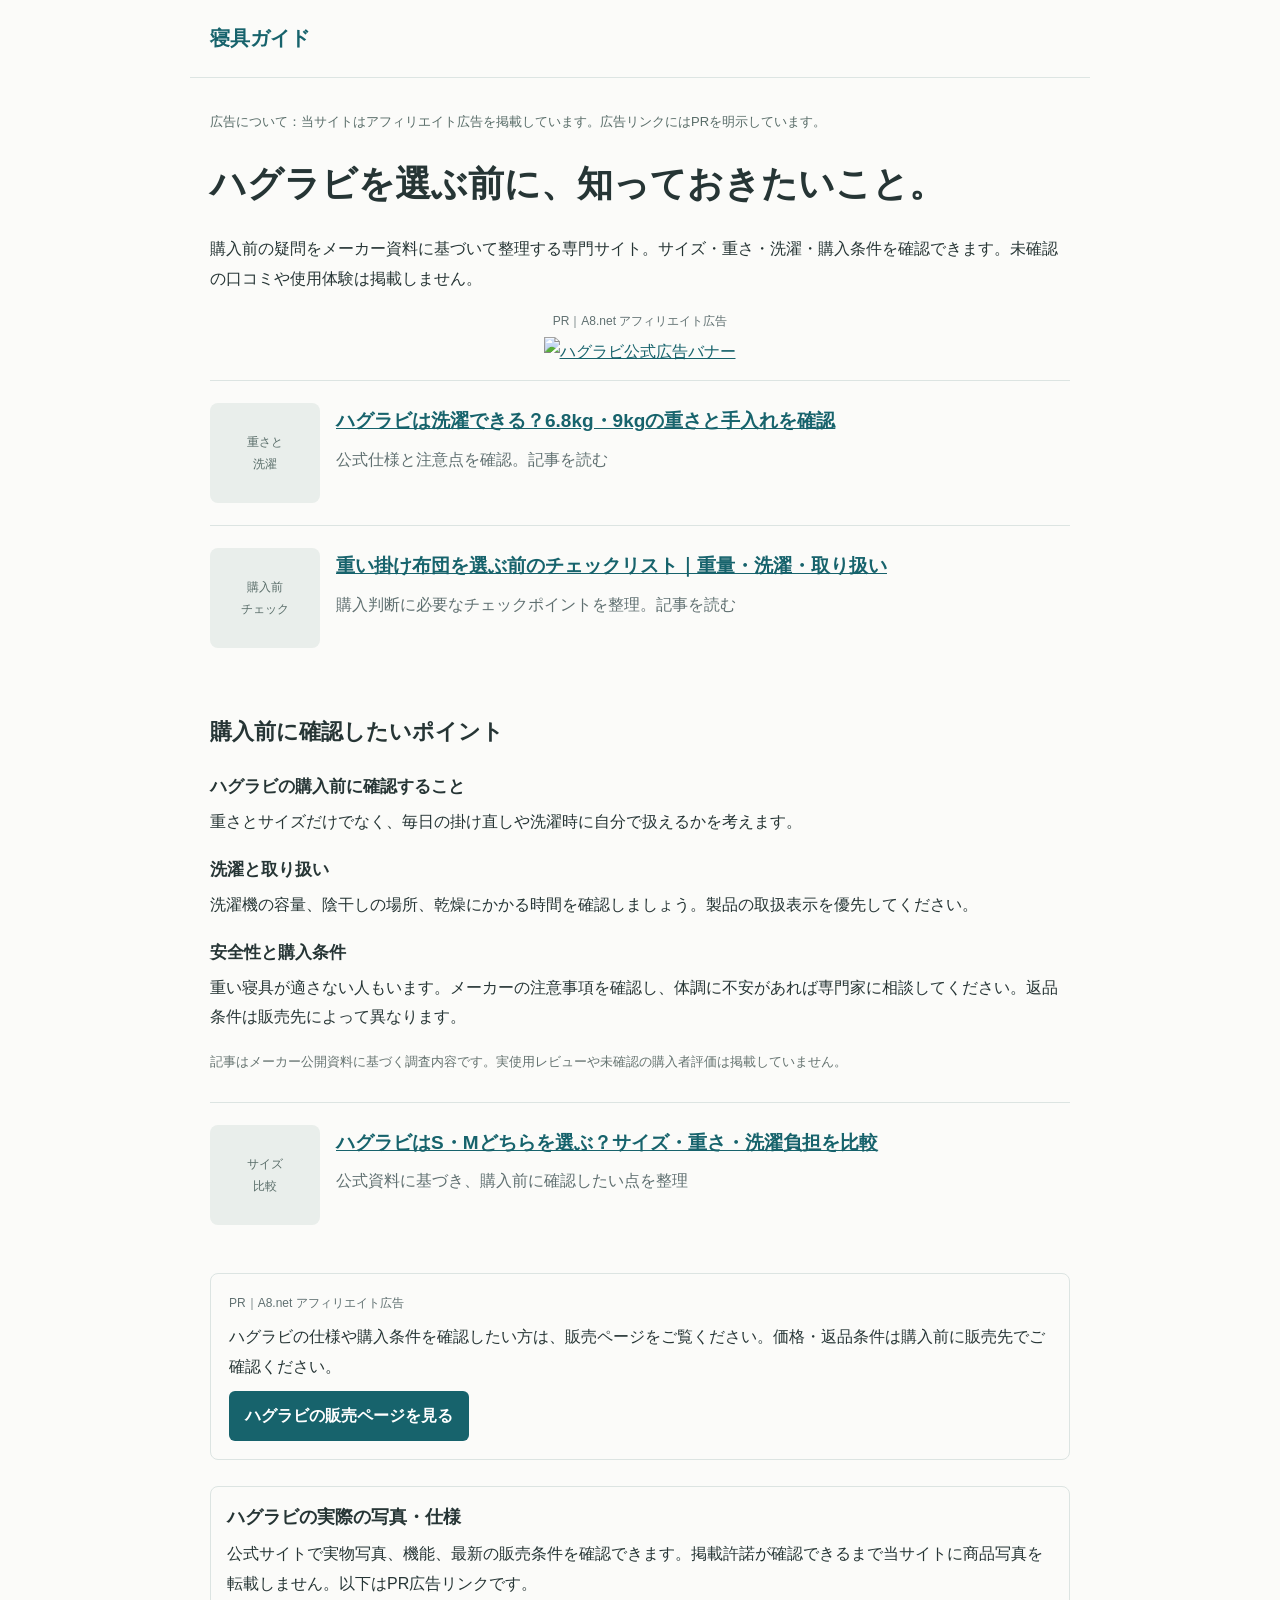
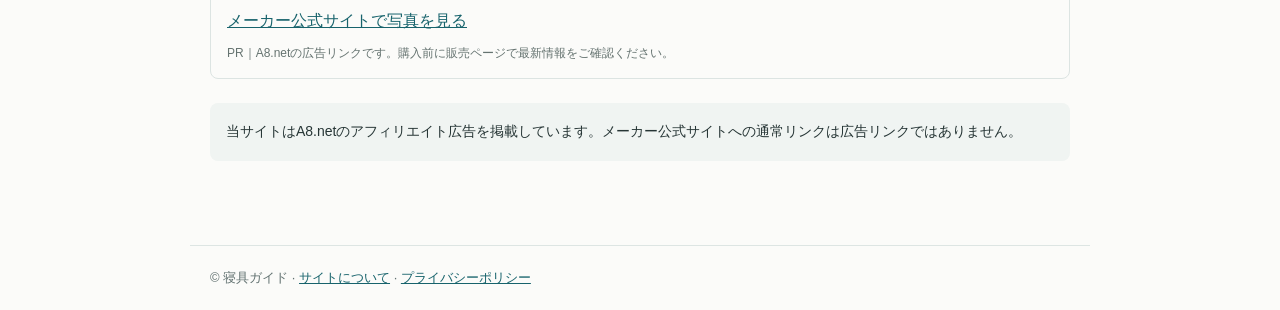
==== index.html @ c8272528 "Route product and official-site CTAs through A8 affiliate tracking" ====
<!doctype html><html lang="ja"><head><meta charset="utf-8"><meta name="viewport" content="width=device-width,initial-scale=1"><meta name="robots" content="index,follow"><link rel="canonical" href="https://sleep-guide.pages.dev/"><meta name="description" content="ハグラビの仕様・費用・注意点を一次情報から確認する購入前ガイド"><title>ハグラビの購入前ガイド｜寝具ガイド</title><style>*{box-sizing:border-box}body{margin:0;background:#fbfbf9;color:#263535;font:16px/1.85 -apple-system,BlinkMacSystemFont,"Hiragino Kaku Gothic ProN",sans-serif}a{color:#17636c}header,main,footer{max-width:900px;margin:auto;padding:20px}header{border-bottom:1px solid #dde5e3}header a{text-decoration:none;font-weight:800;font-size:20px}main{padding-top:32px;padding-bottom:70px}h1{font-size:clamp(25px,5vw,36px);line-height:1.45}h2{font-size:22px;margin-top:42px}.muted{color:#607071}.entry{display:grid;grid-template-columns:110px 1fr;gap:16px;padding:22px 0;border-top:1px solid #dce4e2}.photo{border-radius:8px;background:#e9eeeb;color:#596d69;font-size:12px;display:grid;place-items:center;text-align:center;min-height:100px}.entry h2{font-size:19px;margin:0 0 6px}.entry p{margin:0}.notice{background:#f0f4f2;padding:16px;border-radius:8px;font-size:14px}footer{font-size:13px;color:#617170;border-top:1px solid #dde5e3}@media(max-width:480px){.entry{grid-template-columns:90px 1fr;gap:12px}.entry h2{font-size:17px}}</style></head><body><header><a href="/">寝具ガイド</a></header><main><p class="pr-disclosure" style="font-size:13px;color:#586c68;margin:0 0 14px">広告について：当サイトはアフィリエイト広告を掲載しています。広告リンクにはPRを明示しています。</p><h1>ハグラビを選ぶ前に、知っておきたいこと。</h1><p>購入前の疑問をメーカー資料に基づいて整理する専門サイト。サイズ・重さ・洗濯・購入条件を確認できます。未確認の口コミや使用体験は掲載しません。</p><div aria-label="ハグラビ広告" style="margin:14px 0;text-align:center"><span style="display:block;font-size:12px;color:#607071;margin-bottom:5px">PR｜A8.net アフィリエイト広告</span><a href="https://px.a8.net/svt/ejp?a8mat=4BGINN+5VYT42+5XHK+C0B9T" rel="nofollow sponsored noopener" target="_blank"><img border="0" width="320" height="50" alt="ハグラビ公式広告バナー" loading="lazy" style="max-width:100%;height:auto" src="https://www20.a8.net/svt/bgt?aid=261111155356&amp;wid=023&amp;eno=01&amp;mid=s00000027668002017000&amp;mc=1"></a><img border="0" width="1" height="1" src="https://www14.a8.net/0.gif?a8mat=4BGINN+5VYT42+5XHK+C0B9T" alt=""></div><div class="entry"><div class="photo" aria-label="重さと洗濯の記事">重さと<br>洗濯</div><div><h2><a href="/hugravi-weight-wash.html">ハグラビは洗濯できる？6.8kg・9kgの重さと手入れを確認</a></h2><p class="muted">公式仕様と注意点を確認。記事を読む</p></div></div><div class="entry"><div class="photo" aria-hidden="true">購入前<br>チェック</div><div><h2><a href="/weighted-blanket-checklist.html">重い掛け布団を選ぶ前のチェックリスト｜重量・洗濯・取り扱い</a></h2><p class="muted">購入判断に必要なチェックポイントを整理。記事を読む</p></div></div><section class="editorial" style="margin:28px 0"><h2 style="font-size:22px">購入前に確認したいポイント</h2><h3 style="font-size:17px;margin:18px 0 4px">ハグラビの購入前に確認すること</h3><p style="margin:0">重さとサイズだけでなく、毎日の掛け直しや洗濯時に自分で扱えるかを考えます。</p><h3 style="font-size:17px;margin:18px 0 4px">洗濯と取り扱い</h3><p style="margin:0">洗濯機の容量、陰干しの場所、乾燥にかかる時間を確認しましょう。製品の取扱表示を優先してください。</p><h3 style="font-size:17px;margin:18px 0 4px">安全性と購入条件</h3><p style="margin:0">重い寝具が適さない人もいます。メーカーの注意事項を確認し、体調に不安があれば専門家に相談してください。返品条件は販売先によって異なります。</p><p style="font-size:13px;color:#657370;margin-top:18px">記事はメーカー公開資料に基づく調査内容です。実使用レビューや未確認の購入者評価は掲載していません。</p></section><div class="entry"><div class="photo" aria-hidden="true">サイズ<br>比較</div><div><h2><a href="/hugravi-size-choice.html">ハグラビはS・Mどちらを選ぶ？サイズ・重さ・洗濯負担を比較</a></h2><p class="muted">公式資料に基づき、購入前に確認したい点を整理</p></div></div><section aria-label="ハグラビの広告" style="margin:26px 0;padding:18px;border:1px solid #dce4e2;border-radius:8px"><p style="font-size:12px;color:#607071;margin:0 0 8px">PR｜A8.net アフィリエイト広告</p><p style="margin:0 0 10px">ハグラビの仕様や購入条件を確認したい方は、販売ページをご覧ください。価格・返品条件は購入前に販売先でご確認ください。</p><a href="https://px.a8.net/svt/ejp?a8mat=4BGINN+5VYT42+5XHK+BWVTE" rel="nofollow sponsored noopener" target="_blank" style="display:inline-block;padding:10px 16px;border-radius:6px;background:#17636c;color:white;text-decoration:none;font-weight:700">ハグラビの販売ページを見る</a><img border="0" width="1" height="1" src="https://www12.a8.net/0.gif?a8mat=4BGINN+5VYT42+5XHK+BWVTE" alt=""></section><section id="official-reference" style="margin:24px 0;padding:14px 16px;border:1px solid #dce4e2;border-radius:8px"><h2 style="font-size:18px;margin:0 0 5px">ハグラビの実際の写真・仕様</h2><p style="margin:0 0 7px">公式サイトで実物写真、機能、最新の販売条件を確認できます。掲載許諾が確認できるまで当サイトに商品写真を転載しません。以下はPR広告リンクです。</p><a href="https://px.a8.net/svt/ejp?a8mat=4BGINN+5VYT42+5XHK+C1LKI" target="_blank" rel="nofollow sponsored noopener">メーカー公式サイトで写真を見る</a><p style="font-size:12px;color:#657370;margin:7px 0 0">PR｜A8.netの広告リンクです。購入前に販売ページで最新情報をご確認ください。</p></section><p class="notice">当サイトはA8.netのアフィリエイト広告を掲載しています。メーカー公式サイトへの通常リンクは広告リンクではありません。</p></main><footer>© 寝具ガイド · <a href="/about.html">サイトについて</a> · <a href="/privacy.html">プライバシーポリシー</a></footer></body></html>
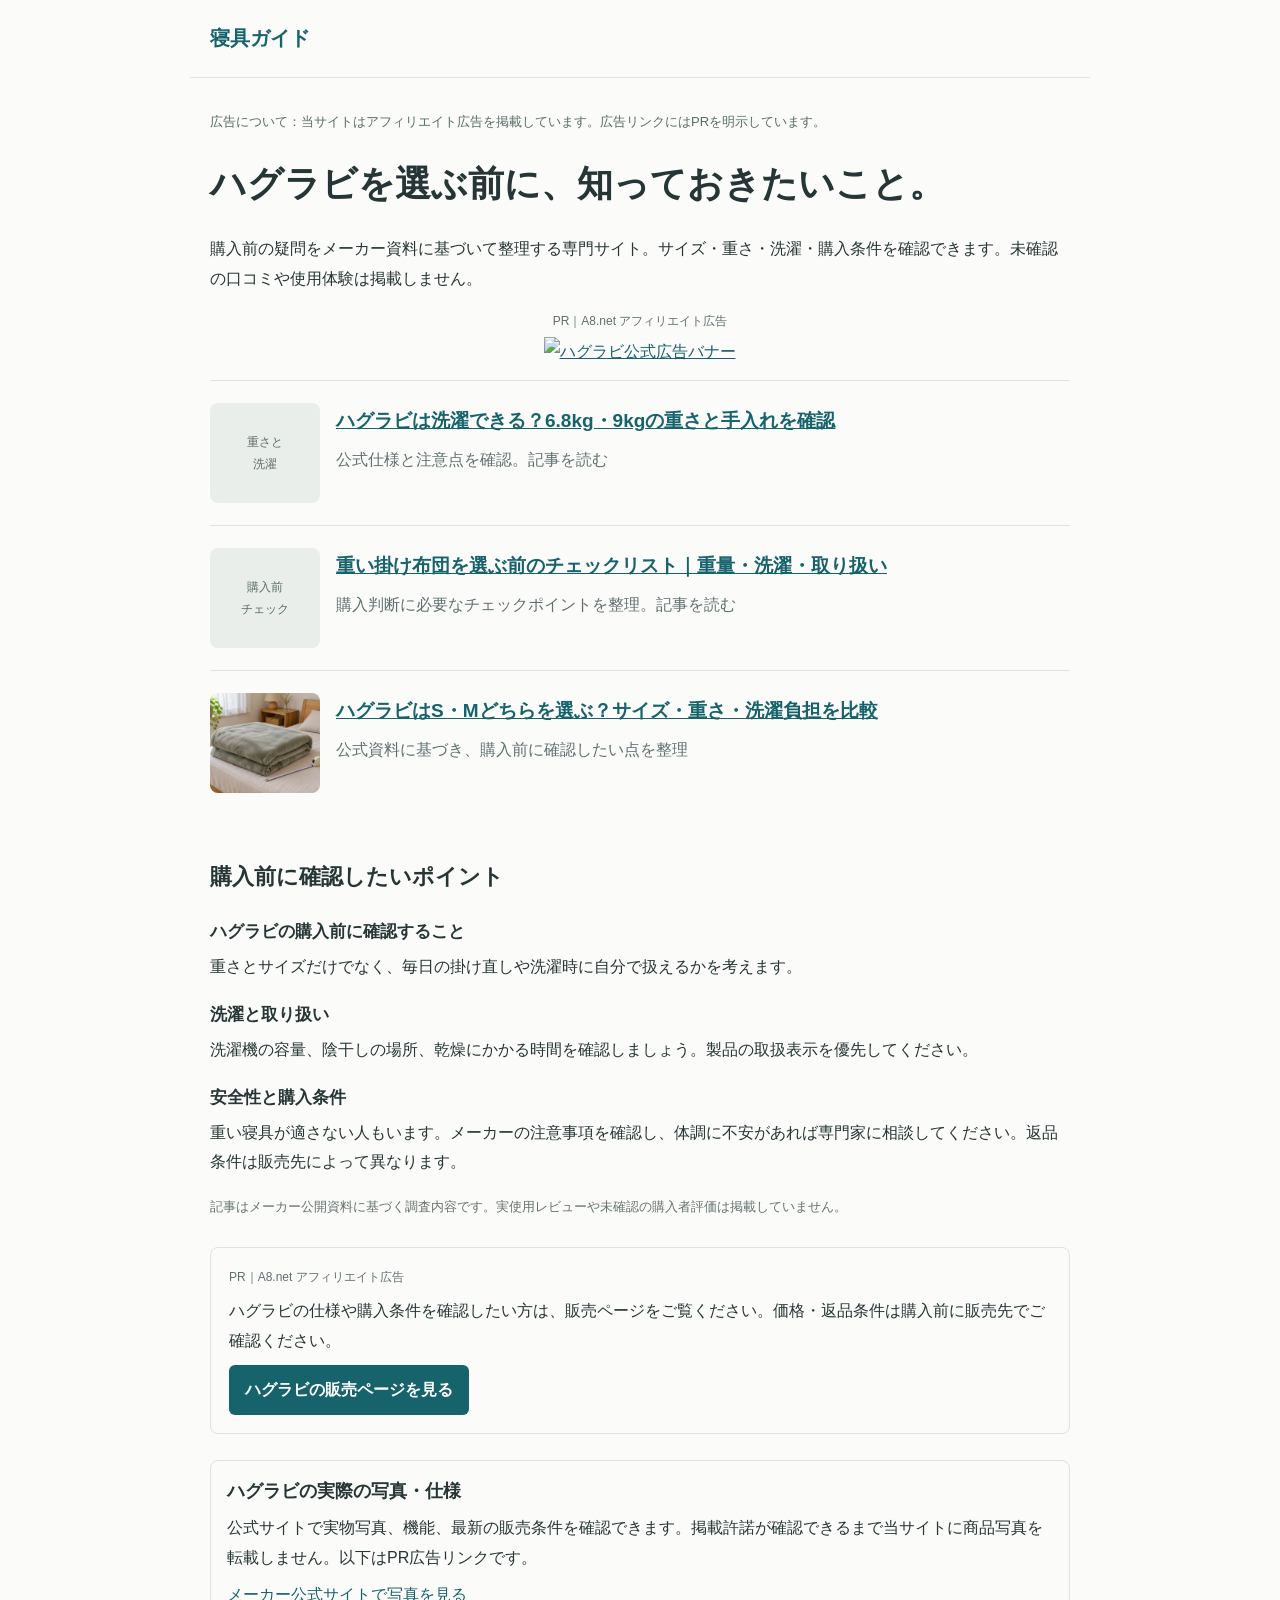
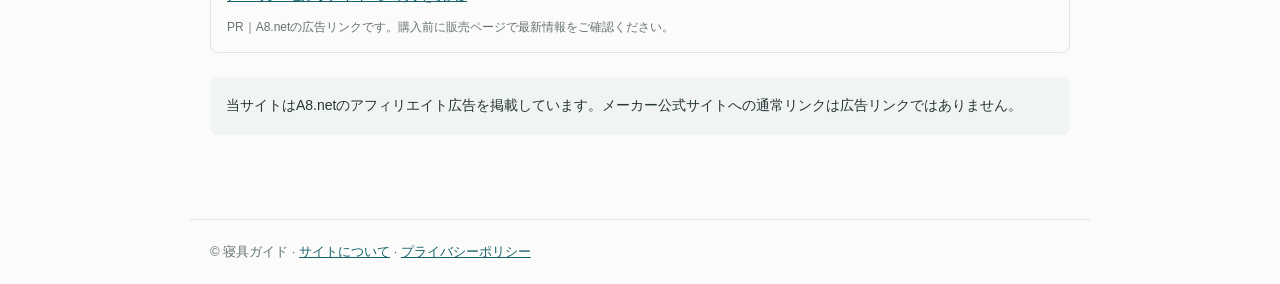
==== commit fab27e86: "Improve article imagery and compact reading layouts" ====
--- a/index.html
+++ b/index.html
@@ -1 +1 @@
-<!doctype html><html lang="ja"><head><meta charset="utf-8"><meta name="viewport" content="width=device-width,initial-scale=1"><meta name="robots" content="index,follow"><link rel="canonical" href="https://sleep-guide.pages.dev/"><meta name="description" content="ハグラビの仕様・費用・注意点を一次情報から確認する購入前ガイド"><title>ハグラビの購入前ガイド｜寝具ガイド</title><style>*{box-sizing:border-box}body{margin:0;background:#fbfbf9;color:#263535;font:16px/1.85 -apple-system,BlinkMacSystemFont,"Hiragino Kaku Gothic ProN",sans-serif}a{color:#17636c}header,main,footer{max-width:900px;margin:auto;padding:20px}header{border-bottom:1px solid #dde5e3}header a{text-decoration:none;font-weight:800;font-size:20px}main{padding-top:32px;padding-bottom:70px}h1{font-size:clamp(25px,5vw,36px);line-height:1.45}h2{font-size:22px;margin-top:42px}.muted{color:#607071}.entry{display:grid;grid-template-columns:110px 1fr;gap:16px;padding:22px 0;border-top:1px solid #dce4e2}.photo{border-radius:8px;background:#e9eeeb;color:#596d69;font-size:12px;display:grid;place-items:center;text-align:center;min-height:100px}.entry h2{font-size:19px;margin:0 0 6px}.entry p{margin:0}.notice{background:#f0f4f2;padding:16px;border-radius:8px;font-size:14px}footer{font-size:13px;color:#617170;border-top:1px solid #dde5e3}@media(max-width:480px){.entry{grid-template-columns:90px 1fr;gap:12px}.entry h2{font-size:17px}}</style></head><body><header><a href="/">寝具ガイド</a></header><main><p class="pr-disclosure" style="font-size:13px;color:#586c68;margin:0 0 14px">広告について：当サイトはアフィリエイト広告を掲載しています。広告リンクにはPRを明示しています。</p><h1>ハグラビを選ぶ前に、知っておきたいこと。</h1><p>購入前の疑問をメーカー資料に基づいて整理する専門サイト。サイズ・重さ・洗濯・購入条件を確認できます。未確認の口コミや使用体験は掲載しません。</p><div aria-label="ハグラビ広告" style="margin:14px 0;text-align:center"><span style="display:block;font-size:12px;color:#607071;margin-bottom:5px">PR｜A8.net アフィリエイト広告</span><a href="https://px.a8.net/svt/ejp?a8mat=4BGINN+5VYT42+5XHK+C0B9T" rel="nofollow sponsored noopener" target="_blank"><img border="0" width="320" height="50" alt="ハグラビ公式広告バナー" loading="lazy" style="max-width:100%;height:auto" src="https://www20.a8.net/svt/bgt?aid=261111155356&amp;wid=023&amp;eno=01&amp;mid=s00000027668002017000&amp;mc=1"></a><img border="0" width="1" height="1" src="https://www14.a8.net/0.gif?a8mat=4BGINN+5VYT42+5XHK+C0B9T" alt=""></div><div class="entry"><div class="photo" aria-label="重さと洗濯の記事">重さと<br>洗濯</div><div><h2><a href="/hugravi-weight-wash.html">ハグラビは洗濯できる？6.8kg・9kgの重さと手入れを確認</a></h2><p class="muted">公式仕様と注意点を確認。記事を読む</p></div></div><div class="entry"><div class="photo" aria-hidden="true">購入前<br>チェック</div><div><h2><a href="/weighted-blanket-checklist.html">重い掛け布団を選ぶ前のチェックリスト｜重量・洗濯・取り扱い</a></h2><p class="muted">購入判断に必要なチェックポイントを整理。記事を読む</p></div></div><section class="editorial" style="margin:28px 0"><h2 style="font-size:22px">購入前に確認したいポイント</h2><h3 style="font-size:17px;margin:18px 0 4px">ハグラビの購入前に確認すること</h3><p style="margin:0">重さとサイズだけでなく、毎日の掛け直しや洗濯時に自分で扱えるかを考えます。</p><h3 style="font-size:17px;margin:18px 0 4px">洗濯と取り扱い</h3><p style="margin:0">洗濯機の容量、陰干しの場所、乾燥にかかる時間を確認しましょう。製品の取扱表示を優先してください。</p><h3 style="font-size:17px;margin:18px 0 4px">安全性と購入条件</h3><p style="margin:0">重い寝具が適さない人もいます。メーカーの注意事項を確認し、体調に不安があれば専門家に相談してください。返品条件は販売先によって異なります。</p><p style="font-size:13px;color:#657370;margin-top:18px">記事はメーカー公開資料に基づく調査内容です。実使用レビューや未確認の購入者評価は掲載していません。</p></section><div class="entry"><div class="photo" aria-hidden="true">サイズ<br>比較</div><div><h2><a href="/hugravi-size-choice.html">ハグラビはS・Mどちらを選ぶ？サイズ・重さ・洗濯負担を比較</a></h2><p class="muted">公式資料に基づき、購入前に確認したい点を整理</p></div></div><section aria-label="ハグラビの広告" style="margin:26px 0;padding:18px;border:1px solid #dce4e2;border-radius:8px"><p style="font-size:12px;color:#607071;margin:0 0 8px">PR｜A8.net アフィリエイト広告</p><p style="margin:0 0 10px">ハグラビの仕様や購入条件を確認したい方は、販売ページをご覧ください。価格・返品条件は購入前に販売先でご確認ください。</p><a href="https://px.a8.net/svt/ejp?a8mat=4BGINN+5VYT42+5XHK+BWVTE" rel="nofollow sponsored noopener" target="_blank" style="display:inline-block;padding:10px 16px;border-radius:6px;background:#17636c;color:white;text-decoration:none;font-weight:700">ハグラビの販売ページを見る</a><img border="0" width="1" height="1" src="https://www12.a8.net/0.gif?a8mat=4BGINN+5VYT42+5XHK+BWVTE" alt=""></section><section id="official-reference" style="margin:24px 0;padding:14px 16px;border:1px solid #dce4e2;border-radius:8px"><h2 style="font-size:18px;margin:0 0 5px">ハグラビの実際の写真・仕様</h2><p style="margin:0 0 7px">公式サイトで実物写真、機能、最新の販売条件を確認できます。掲載許諾が確認できるまで当サイトに商品写真を転載しません。以下はPR広告リンクです。</p><a href="https://px.a8.net/svt/ejp?a8mat=4BGINN+5VYT42+5XHK+C1LKI" target="_blank" rel="nofollow sponsored noopener">メーカー公式サイトで写真を見る</a><p style="font-size:12px;color:#657370;margin:7px 0 0">PR｜A8.netの広告リンクです。購入前に販売ページで最新情報をご確認ください。</p></section><p class="notice">当サイトはA8.netのアフィリエイト広告を掲載しています。メーカー公式サイトへの通常リンクは広告リンクではありません。</p></main><footer>© 寝具ガイド · <a href="/about.html">サイトについて</a> · <a href="/privacy.html">プライバシーポリシー</a></footer></body></html>+<!doctype html><html lang="ja"><head><meta charset="utf-8"><meta name="viewport" content="width=device-width,initial-scale=1"><meta name="robots" content="index,follow"><meta name="description" content="ハグラビの仕様・費用・注意点を一次情報から確認する購入前ガイド"><title>ハグラビの購入前ガイド｜寝具ガイド</title><style>*{box-sizing:border-box}body{margin:0;background:#fbfbf9;color:#263535;font:16px/1.85 -apple-system,BlinkMacSystemFont,"Hiragino Kaku Gothic ProN",sans-serif}a{color:#17636c}header,main,footer{max-width:900px;margin:auto;padding:20px}header{border-bottom:1px solid #dde5e3}header a{text-decoration:none;font-weight:800;font-size:20px}main{padding-top:32px;padding-bottom:70px}h1{font-size:clamp(25px,5vw,36px);line-height:1.45}h2{font-size:22px;margin-top:42px}.muted{color:#607071}.entry{display:grid;grid-template-columns:110px 1fr;gap:16px;padding:22px 0;border-top:1px solid #dce4e2}.photo{border-radius:8px;background:#e9eeeb;color:#596d69;font-size:12px;display:grid;place-items:center;text-align:center;min-height:100px}.entry h2{font-size:19px;margin:0 0 6px}.entry p{margin:0}.notice{background:#f0f4f2;padding:16px;border-radius:8px;font-size:14px}footer{font-size:13px;color:#617170;border-top:1px solid #dde5e3}@media(max-width:480px){.entry{grid-template-columns:90px 1fr;gap:12px}.entry h2{font-size:17px}}</style><!-- Cloudflare Web Analytics --><script type='module' src='https://static.cloudflareinsights.com/beacon.min.js' data-cf-beacon='{"token": "2eb286af158040bc8f58fb835b0752af"}'></script><!-- End Cloudflare Web Analytics --><script type="application/ld+json">{"@context": "https://schema.org", "@type": "WebSite", "name": "寝具ガイド", "url": "https://sleep-guide.pages.dev/", "inLanguage": "ja", "description": "ハグラビの仕様・費用・注意点を一次情報から確認する購入前ガイド"}</script><link rel="canonical" href="https://sleep-guide.pages.dev/"><link rel="stylesheet" href="/decision-guide.css"></head><body><header><a href="/">寝具ガイド</a></header><main><p class="pr-disclosure" style="font-size:13px;color:#586c68;margin:0 0 14px">広告について：当サイトはアフィリエイト広告を掲載しています。広告リンクにはPRを明示しています。</p><h1>ハグラビを選ぶ前に、知っておきたいこと。</h1><p>購入前の疑問をメーカー資料に基づいて整理する専門サイト。サイズ・重さ・洗濯・購入条件を確認できます。未確認の口コミや使用体験は掲載しません。</p><div aria-label="ハグラビ広告" style="margin:14px 0;text-align:center"><span style="display:block;font-size:12px;color:#607071;margin-bottom:5px">PR｜A8.net アフィリエイト広告</span><a href="https://px.a8.net/svt/ejp?a8mat=4BGINN+5VYT42+5XHK+C0B9T" rel="nofollow sponsored noopener" target="_blank"><img border="0" width="320" height="50" alt="ハグラビ公式広告バナー" loading="lazy" style="max-width:100%;height:auto" src="https://www20.a8.net/svt/bgt?aid=261111155356&amp;wid=023&amp;eno=01&amp;mid=s00000027668002017000&amp;mc=1"></a><img border="0" width="1" height="1" src="https://www14.a8.net/0.gif?a8mat=4BGINN+5VYT42+5XHK+C0B9T" alt=""></div><div class="entry"><div class="photo" aria-label="重さと洗濯の記事">重さと<br>洗濯</div><div><h2><a href="/hugravi-weight-wash.html">ハグラビは洗濯できる？6.8kg・9kgの重さと手入れを確認</a></h2><p class="muted">公式仕様と注意点を確認。記事を読む</p></div></div><div class="entry"><div class="photo" aria-hidden="true">購入前<br>チェック</div><div><h2><a href="/weighted-blanket-checklist.html">重い掛け布団を選ぶ前のチェックリスト｜重量・洗濯・取り扱い</a></h2><p class="muted">購入判断に必要なチェックポイントを整理。記事を読む</p></div></div><div class="entry"><div class="photo" style="padding:0;overflow:hidden"><img src="/assets/bedding-size-lifestyle.webp" alt="寝具の大きさを確認する生活イメージ（AI生成・商品写真ではありません）" width="768" height="512" loading="lazy" decoding="async" style="display:block;width:100%;height:100%;min-height:84px;max-height:108px;object-fit:cover"></div><div><h2><a href="/hugravi-size-choice.html">ハグラビはS・Mどちらを選ぶ？サイズ・重さ・洗濯負担を比較</a></h2><p class="muted">公式資料に基づき、購入前に確認したい点を整理</p></div></div><section class="editorial" style="margin:28px 0"><h2 style="font-size:22px">購入前に確認したいポイント</h2><h3 style="font-size:17px;margin:18px 0 4px">ハグラビの購入前に確認すること</h3><p style="margin:0">重さとサイズだけでなく、毎日の掛け直しや洗濯時に自分で扱えるかを考えます。</p><h3 style="font-size:17px;margin:18px 0 4px">洗濯と取り扱い</h3><p style="margin:0">洗濯機の容量、陰干しの場所、乾燥にかかる時間を確認しましょう。製品の取扱表示を優先してください。</p><h3 style="font-size:17px;margin:18px 0 4px">安全性と購入条件</h3><p style="margin:0">重い寝具が適さない人もいます。メーカーの注意事項を確認し、体調に不安があれば専門家に相談してください。返品条件は販売先によって異なります。</p><p style="font-size:13px;color:#657370;margin-top:18px">記事はメーカー公開資料に基づく調査内容です。実使用レビューや未確認の購入者評価は掲載していません。</p></section><section aria-label="ハグラビの広告" style="margin:26px 0;padding:18px;border:1px solid #dce4e2;border-radius:8px"><p style="font-size:12px;color:#607071;margin:0 0 8px">PR｜A8.net アフィリエイト広告</p><p style="margin:0 0 10px">ハグラビの仕様や購入条件を確認したい方は、販売ページをご覧ください。価格・返品条件は購入前に販売先でご確認ください。</p><a href="https://px.a8.net/svt/ejp?a8mat=4BGINN+5VYT42+5XHK+BWVTE" rel="nofollow sponsored noopener" target="_blank" style="display:inline-block;padding:10px 16px;border-radius:6px;background:#17636c;color:white;text-decoration:none;font-weight:700">ハグラビの販売ページを見る</a><img border="0" width="1" height="1" src="https://www12.a8.net/0.gif?a8mat=4BGINN+5VYT42+5XHK+BWVTE" alt=""></section><section id="official-reference" style="margin:24px 0;padding:14px 16px;border:1px solid #dce4e2;border-radius:8px"><h2 style="font-size:18px;margin:0 0 5px">ハグラビの実際の写真・仕様</h2><p style="margin:0 0 7px">公式サイトで実物写真、機能、最新の販売条件を確認できます。掲載許諾が確認できるまで当サイトに商品写真を転載しません。以下はPR広告リンクです。</p><a href="https://px.a8.net/svt/ejp?a8mat=4BGINN+5VYT42+5XHK+C1LKI" target="_blank" rel="nofollow sponsored noopener">メーカー公式サイトで写真を見る</a><p style="font-size:12px;color:#657370;margin:7px 0 0">PR｜A8.netの広告リンクです。購入前に販売ページで最新情報をご確認ください。</p></section><p class="notice">当サイトはA8.netのアフィリエイト広告を掲載しています。メーカー公式サイトへの通常リンクは広告リンクではありません。</p></main><footer>© 寝具ガイド · <a href="/about.html">サイトについて</a> · <a href="/privacy.html">プライバシーポリシー</a></footer></body></html>
--- a/decision-guide.css
+++ b/decision-guide.css
@@ -0,0 +1,3 @@
+/* Existing layout retained: readable comparisons and visible keyboard focus. */
+.decision-guide{margin:30px 0;overflow-wrap:anywhere}.decision-guide h2{font-size:clamp(19px,4.8vw,23px);line-height:1.6}.decision-table{max-width:100%;overflow-x:auto;margin:18px 0}.decision-table table{border-collapse:collapse;width:100%;min-width:540px;text-align:left;font-size:14px}.decision-table th,.decision-table td{padding:12px;border:1px solid #dce4e2;vertical-align:top;white-space:normal}.decision-table thead{background:#eff3f1}.decision-guide a:focus-visible,.decision-table:focus-visible{outline:3px solid #b47625;outline-offset:3px}.decision-guide li{margin:8px 0}.decision-guide li a{display:inline-block;padding:5px 0}.audit-breadcrumb{font-size:13px;margin:14px 0;overflow-wrap:anywhere}
+@media(max-width:600px){.decision-guide{min-width:0}.decision-table table{font-size:13px}.decision-table th,.decision-table td{padding:10px}}
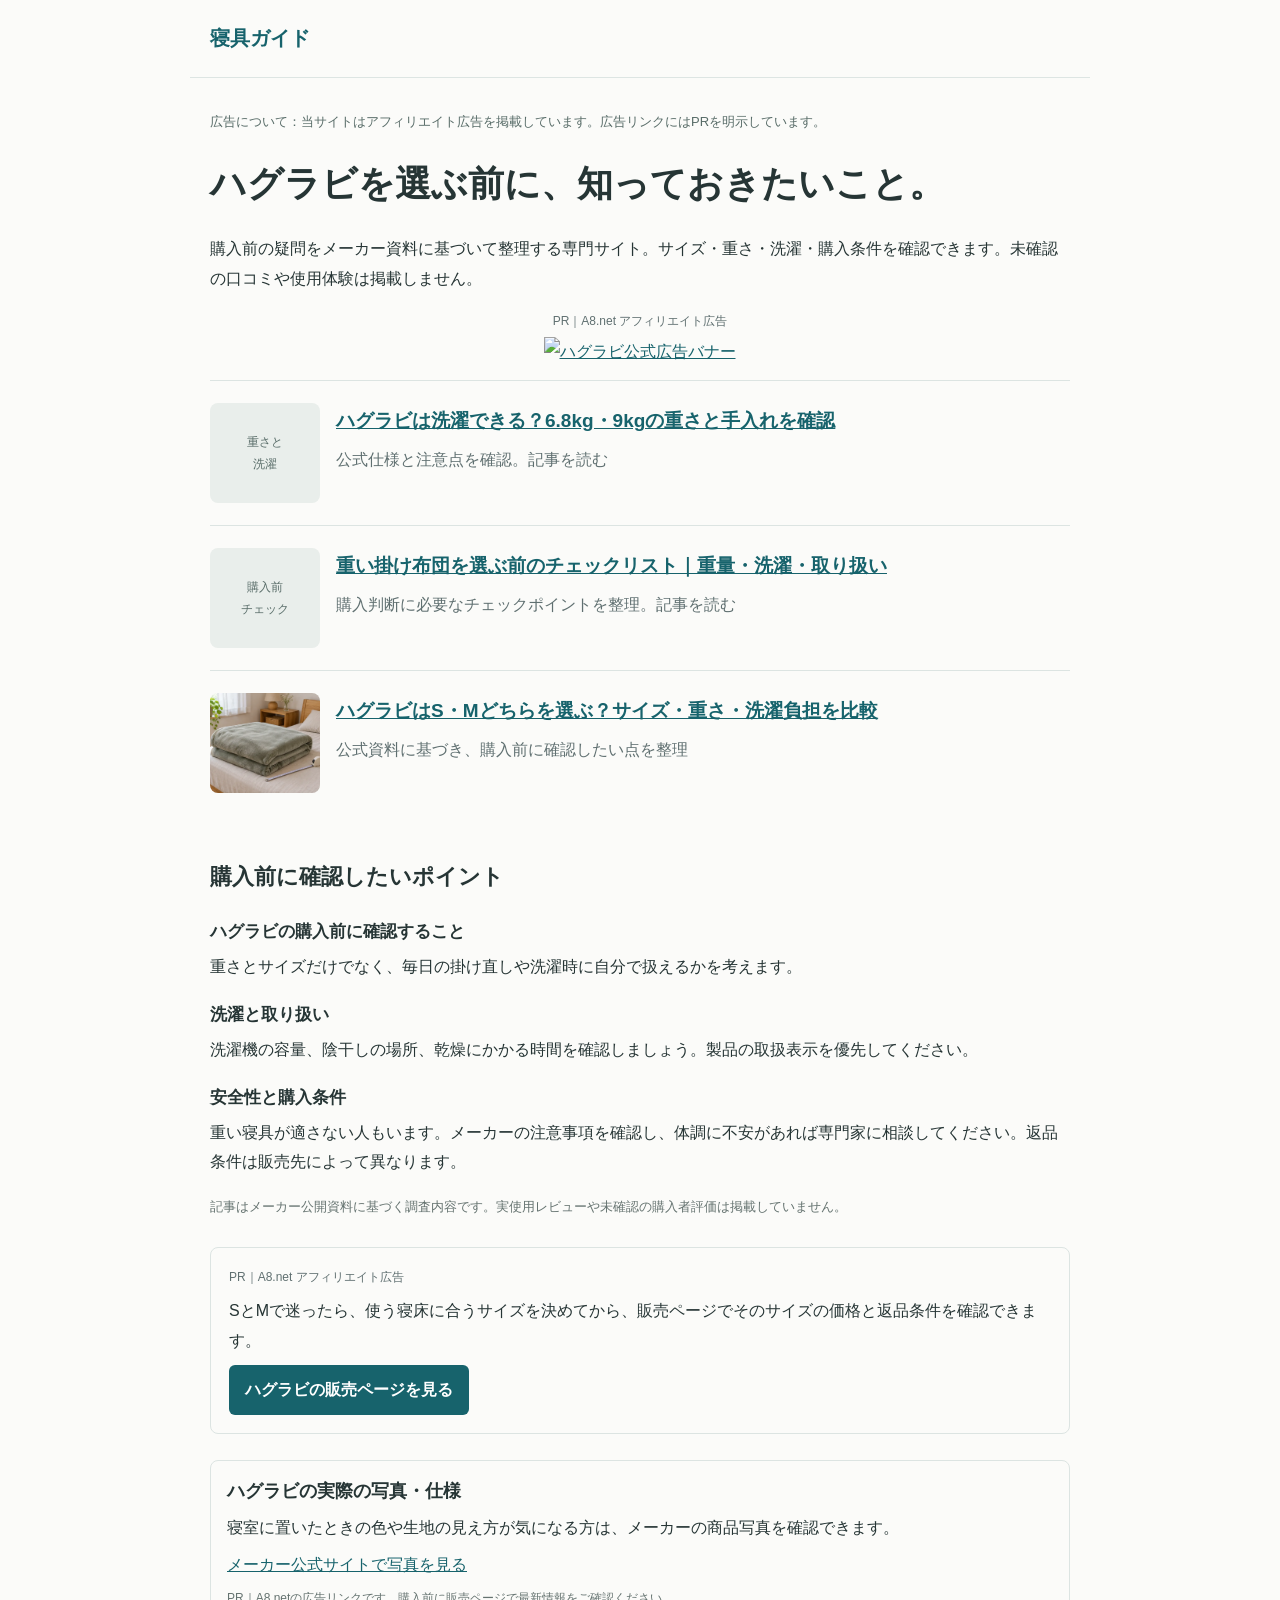
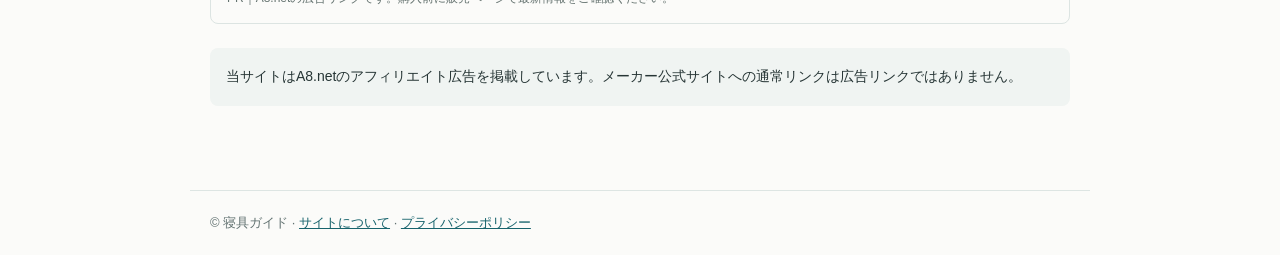
==== commit 811b32fd: "寝具の選び方に沿って販売・レビュー確認の導線を改善" ====
--- a/index.html
+++ b/index.html
@@ -1 +1 @@
-<!doctype html><html lang="ja"><head><meta charset="utf-8"><meta name="viewport" content="width=device-width,initial-scale=1"><meta name="robots" content="index,follow"><meta name="description" content="ハグラビの仕様・費用・注意点を一次情報から確認する購入前ガイド"><title>ハグラビの購入前ガイド｜寝具ガイド</title><style>*{box-sizing:border-box}body{margin:0;background:#fbfbf9;color:#263535;font:16px/1.85 -apple-system,BlinkMacSystemFont,"Hiragino Kaku Gothic ProN",sans-serif}a{color:#17636c}header,main,footer{max-width:900px;margin:auto;padding:20px}header{border-bottom:1px solid #dde5e3}header a{text-decoration:none;font-weight:800;font-size:20px}main{padding-top:32px;padding-bottom:70px}h1{font-size:clamp(25px,5vw,36px);line-height:1.45}h2{font-size:22px;margin-top:42px}.muted{color:#607071}.entry{display:grid;grid-template-columns:110px 1fr;gap:16px;padding:22px 0;border-top:1px solid #dce4e2}.photo{border-radius:8px;background:#e9eeeb;color:#596d69;font-size:12px;display:grid;place-items:center;text-align:center;min-height:100px}.entry h2{font-size:19px;margin:0 0 6px}.entry p{margin:0}.notice{background:#f0f4f2;padding:16px;border-radius:8px;font-size:14px}footer{font-size:13px;color:#617170;border-top:1px solid #dde5e3}@media(max-width:480px){.entry{grid-template-columns:90px 1fr;gap:12px}.entry h2{font-size:17px}}</style><!-- Cloudflare Web Analytics --><script type='module' src='https://static.cloudflareinsights.com/beacon.min.js' data-cf-beacon='{"token": "2eb286af158040bc8f58fb835b0752af"}'></script><!-- End Cloudflare Web Analytics --><script type="application/ld+json">{"@context": "https://schema.org", "@type": "WebSite", "name": "寝具ガイド", "url": "https://sleep-guide.pages.dev/", "inLanguage": "ja", "description": "ハグラビの仕様・費用・注意点を一次情報から確認する購入前ガイド"}</script><link rel="canonical" href="https://sleep-guide.pages.dev/"><link rel="stylesheet" href="/decision-guide.css"></head><body><header><a href="/">寝具ガイド</a></header><main><p class="pr-disclosure" style="font-size:13px;color:#586c68;margin:0 0 14px">広告について：当サイトはアフィリエイト広告を掲載しています。広告リンクにはPRを明示しています。</p><h1>ハグラビを選ぶ前に、知っておきたいこと。</h1><p>購入前の疑問をメーカー資料に基づいて整理する専門サイト。サイズ・重さ・洗濯・購入条件を確認できます。未確認の口コミや使用体験は掲載しません。</p><div aria-label="ハグラビ広告" style="margin:14px 0;text-align:center"><span style="display:block;font-size:12px;color:#607071;margin-bottom:5px">PR｜A8.net アフィリエイト広告</span><a href="https://px.a8.net/svt/ejp?a8mat=4BGINN+5VYT42+5XHK+C0B9T" rel="nofollow sponsored noopener" target="_blank"><img border="0" width="320" height="50" alt="ハグラビ公式広告バナー" loading="lazy" style="max-width:100%;height:auto" src="https://www20.a8.net/svt/bgt?aid=261111155356&amp;wid=023&amp;eno=01&amp;mid=s00000027668002017000&amp;mc=1"></a><img border="0" width="1" height="1" src="https://www14.a8.net/0.gif?a8mat=4BGINN+5VYT42+5XHK+C0B9T" alt=""></div><div class="entry"><div class="photo" aria-label="重さと洗濯の記事">重さと<br>洗濯</div><div><h2><a href="/hugravi-weight-wash.html">ハグラビは洗濯できる？6.8kg・9kgの重さと手入れを確認</a></h2><p class="muted">公式仕様と注意点を確認。記事を読む</p></div></div><div class="entry"><div class="photo" aria-hidden="true">購入前<br>チェック</div><div><h2><a href="/weighted-blanket-checklist.html">重い掛け布団を選ぶ前のチェックリスト｜重量・洗濯・取り扱い</a></h2><p class="muted">購入判断に必要なチェックポイントを整理。記事を読む</p></div></div><div class="entry"><div class="photo" style="padding:0;overflow:hidden"><img src="/assets/bedding-size-lifestyle.webp" alt="寝具の大きさを確認する生活イメージ（AI生成・商品写真ではありません）" width="768" height="512" loading="lazy" decoding="async" style="display:block;width:100%;height:100%;min-height:84px;max-height:108px;object-fit:cover"></div><div><h2><a href="/hugravi-size-choice.html">ハグラビはS・Mどちらを選ぶ？サイズ・重さ・洗濯負担を比較</a></h2><p class="muted">公式資料に基づき、購入前に確認したい点を整理</p></div></div><section class="editorial" style="margin:28px 0"><h2 style="font-size:22px">購入前に確認したいポイント</h2><h3 style="font-size:17px;margin:18px 0 4px">ハグラビの購入前に確認すること</h3><p style="margin:0">重さとサイズだけでなく、毎日の掛け直しや洗濯時に自分で扱えるかを考えます。</p><h3 style="font-size:17px;margin:18px 0 4px">洗濯と取り扱い</h3><p style="margin:0">洗濯機の容量、陰干しの場所、乾燥にかかる時間を確認しましょう。製品の取扱表示を優先してください。</p><h3 style="font-size:17px;margin:18px 0 4px">安全性と購入条件</h3><p style="margin:0">重い寝具が適さない人もいます。メーカーの注意事項を確認し、体調に不安があれば専門家に相談してください。返品条件は販売先によって異なります。</p><p style="font-size:13px;color:#657370;margin-top:18px">記事はメーカー公開資料に基づく調査内容です。実使用レビューや未確認の購入者評価は掲載していません。</p></section><section aria-label="ハグラビの広告" style="margin:26px 0;padding:18px;border:1px solid #dce4e2;border-radius:8px"><p style="font-size:12px;color:#607071;margin:0 0 8px">PR｜A8.net アフィリエイト広告</p><p style="margin:0 0 10px">ハグラビの仕様や購入条件を確認したい方は、販売ページをご覧ください。価格・返品条件は購入前に販売先でご確認ください。</p><a href="https://px.a8.net/svt/ejp?a8mat=4BGINN+5VYT42+5XHK+BWVTE" rel="nofollow sponsored noopener" target="_blank" style="display:inline-block;padding:10px 16px;border-radius:6px;background:#17636c;color:white;text-decoration:none;font-weight:700">ハグラビの販売ページを見る</a><img border="0" width="1" height="1" src="https://www12.a8.net/0.gif?a8mat=4BGINN+5VYT42+5XHK+BWVTE" alt=""></section><section id="official-reference" style="margin:24px 0;padding:14px 16px;border:1px solid #dce4e2;border-radius:8px"><h2 style="font-size:18px;margin:0 0 5px">ハグラビの実際の写真・仕様</h2><p style="margin:0 0 7px">公式サイトで実物写真、機能、最新の販売条件を確認できます。掲載許諾が確認できるまで当サイトに商品写真を転載しません。以下はPR広告リンクです。</p><a href="https://px.a8.net/svt/ejp?a8mat=4BGINN+5VYT42+5XHK+C1LKI" target="_blank" rel="nofollow sponsored noopener">メーカー公式サイトで写真を見る</a><p style="font-size:12px;color:#657370;margin:7px 0 0">PR｜A8.netの広告リンクです。購入前に販売ページで最新情報をご確認ください。</p></section><p class="notice">当サイトはA8.netのアフィリエイト広告を掲載しています。メーカー公式サイトへの通常リンクは広告リンクではありません。</p></main><footer>© 寝具ガイド · <a href="/about.html">サイトについて</a> · <a href="/privacy.html">プライバシーポリシー</a></footer></body></html>+<!doctype html><html lang="ja"><head><meta charset="utf-8"><meta name="viewport" content="width=device-width,initial-scale=1"><meta name="robots" content="index,follow"><meta name="description" content="ハグラビの仕様・費用・注意点を一次情報から確認する購入前ガイド"><title>ハグラビの購入前ガイド｜寝具ガイド</title><style>*{box-sizing:border-box}body{margin:0;background:#fbfbf9;color:#263535;font:16px/1.85 -apple-system,BlinkMacSystemFont,"Hiragino Kaku Gothic ProN",sans-serif}a{color:#17636c}header,main,footer{max-width:900px;margin:auto;padding:20px}header{border-bottom:1px solid #dde5e3}header a{text-decoration:none;font-weight:800;font-size:20px}main{padding-top:32px;padding-bottom:70px}h1{font-size:clamp(25px,5vw,36px);line-height:1.45}h2{font-size:22px;margin-top:42px}.muted{color:#607071}.entry{display:grid;grid-template-columns:110px 1fr;gap:16px;padding:22px 0;border-top:1px solid #dce4e2}.photo{border-radius:8px;background:#e9eeeb;color:#596d69;font-size:12px;display:grid;place-items:center;text-align:center;min-height:100px}.entry h2{font-size:19px;margin:0 0 6px}.entry p{margin:0}.notice{background:#f0f4f2;padding:16px;border-radius:8px;font-size:14px}footer{font-size:13px;color:#617170;border-top:1px solid #dde5e3}@media(max-width:480px){.entry{grid-template-columns:90px 1fr;gap:12px}.entry h2{font-size:17px}}</style><!-- Cloudflare Web Analytics --><script type='module' src='https://static.cloudflareinsights.com/beacon.min.js' data-cf-beacon='{"token": "2eb286af158040bc8f58fb835b0752af"}'></script><!-- End Cloudflare Web Analytics --><script type="application/ld+json">{"@context": "https://schema.org", "@type": "WebSite", "name": "寝具ガイド", "url": "https://sleep-guide.pages.dev/", "inLanguage": "ja", "description": "ハグラビの仕様・費用・注意点を一次情報から確認する購入前ガイド"}</script><link rel="canonical" href="https://sleep-guide.pages.dev/"><link rel="stylesheet" href="/decision-guide.css"></head><body><header><a href="/">寝具ガイド</a></header><main><p class="pr-disclosure" style="font-size:13px;color:#586c68;margin:0 0 14px">広告について：当サイトはアフィリエイト広告を掲載しています。広告リンクにはPRを明示しています。</p><h1>ハグラビを選ぶ前に、知っておきたいこと。</h1><p>購入前の疑問をメーカー資料に基づいて整理する専門サイト。サイズ・重さ・洗濯・購入条件を確認できます。未確認の口コミや使用体験は掲載しません。</p><div aria-label="ハグラビ広告" style="margin:14px 0;text-align:center"><span style="display:block;font-size:12px;color:#607071;margin-bottom:5px">PR｜A8.net アフィリエイト広告</span><a href="https://px.a8.net/svt/ejp?a8mat=4BGINN+5VYT42+5XHK+C0B9T" rel="nofollow sponsored noopener" target="_blank"><img border="0" width="320" height="50" alt="ハグラビ公式広告バナー" loading="lazy" style="max-width:100%;height:auto" src="https://www20.a8.net/svt/bgt?aid=261111155356&amp;wid=023&amp;eno=01&amp;mid=s00000027668002017000&amp;mc=1"></a><img border="0" width="1" height="1" src="https://www14.a8.net/0.gif?a8mat=4BGINN+5VYT42+5XHK+C0B9T" alt=""></div><div class="entry"><div class="photo" aria-label="重さと洗濯の記事">重さと<br>洗濯</div><div><h2><a href="/hugravi-weight-wash">ハグラビは洗濯できる？6.8kg・9kgの重さと手入れを確認</a></h2><p class="muted">公式仕様と注意点を確認。記事を読む</p></div></div><div class="entry"><div class="photo" aria-hidden="true">購入前<br>チェック</div><div><h2><a href="/weighted-blanket-checklist">重い掛け布団を選ぶ前のチェックリスト｜重量・洗濯・取り扱い</a></h2><p class="muted">購入判断に必要なチェックポイントを整理。記事を読む</p></div></div><div class="entry"><div class="photo" style="padding:0;overflow:hidden"><img src="/assets/bedding-size-lifestyle.webp" alt="寝具の大きさを確認する生活イメージ（AI生成・商品写真ではありません）" width="768" height="512" loading="lazy" decoding="async" style="display:block;width:100%;height:100%;min-height:84px;max-height:108px;object-fit:cover"></div><div><h2><a href="/hugravi-size-choice">ハグラビはS・Mどちらを選ぶ？サイズ・重さ・洗濯負担を比較</a></h2><p class="muted">公式資料に基づき、購入前に確認したい点を整理</p></div></div><section class="editorial" style="margin:28px 0"><h2 style="font-size:22px">購入前に確認したいポイント</h2><h3 style="font-size:17px;margin:18px 0 4px">ハグラビの購入前に確認すること</h3><p style="margin:0">重さとサイズだけでなく、毎日の掛け直しや洗濯時に自分で扱えるかを考えます。</p><h3 style="font-size:17px;margin:18px 0 4px">洗濯と取り扱い</h3><p style="margin:0">洗濯機の容量、陰干しの場所、乾燥にかかる時間を確認しましょう。製品の取扱表示を優先してください。</p><h3 style="font-size:17px;margin:18px 0 4px">安全性と購入条件</h3><p style="margin:0">重い寝具が適さない人もいます。メーカーの注意事項を確認し、体調に不安があれば専門家に相談してください。返品条件は販売先によって異なります。</p><p style="font-size:13px;color:#657370;margin-top:18px">記事はメーカー公開資料に基づく調査内容です。実使用レビューや未確認の購入者評価は掲載していません。</p></section><section aria-label="ハグラビの広告" style="margin:26px 0;padding:18px;border:1px solid #dce4e2;border-radius:8px"><p style="font-size:12px;color:#607071;margin:0 0 8px">PR｜A8.net アフィリエイト広告</p><p style="margin:0 0 10px">SとMで迷ったら、使う寝床に合うサイズを決めてから、販売ページでそのサイズの価格と返品条件を確認できます。</p><a href="https://px.a8.net/svt/ejp?a8mat=4BGINN+5VYT42+5XHK+BWVTE" rel="nofollow sponsored noopener" target="_blank" style="display:inline-block;padding:10px 16px;border-radius:6px;background:#17636c;color:white;text-decoration:none;font-weight:700">ハグラビの販売ページを見る</a><img border="0" width="1" height="1" src="https://www12.a8.net/0.gif?a8mat=4BGINN+5VYT42+5XHK+BWVTE" alt=""></section><section id="official-reference" style="margin:24px 0;padding:14px 16px;border:1px solid #dce4e2;border-radius:8px"><h2 style="font-size:18px;margin:0 0 5px">ハグラビの実際の写真・仕様</h2><p style="margin:0 0 7px">寝室に置いたときの色や生地の見え方が気になる方は、メーカーの商品写真を確認できます。</p><a href="https://px.a8.net/svt/ejp?a8mat=4BGINN+5VYT42+5XHK+C1LKI" target="_blank" rel="nofollow sponsored noopener">メーカー公式サイトで写真を見る</a><p style="font-size:12px;color:#657370;margin:7px 0 0">PR｜A8.netの広告リンクです。購入前に販売ページで最新情報をご確認ください。</p></section><p class="notice">当サイトはA8.netのアフィリエイト広告を掲載しています。メーカー公式サイトへの通常リンクは広告リンクではありません。</p></main><footer>© 寝具ガイド · <a href="/about">サイトについて</a> · <a href="/privacy">プライバシーポリシー</a></footer></body></html>
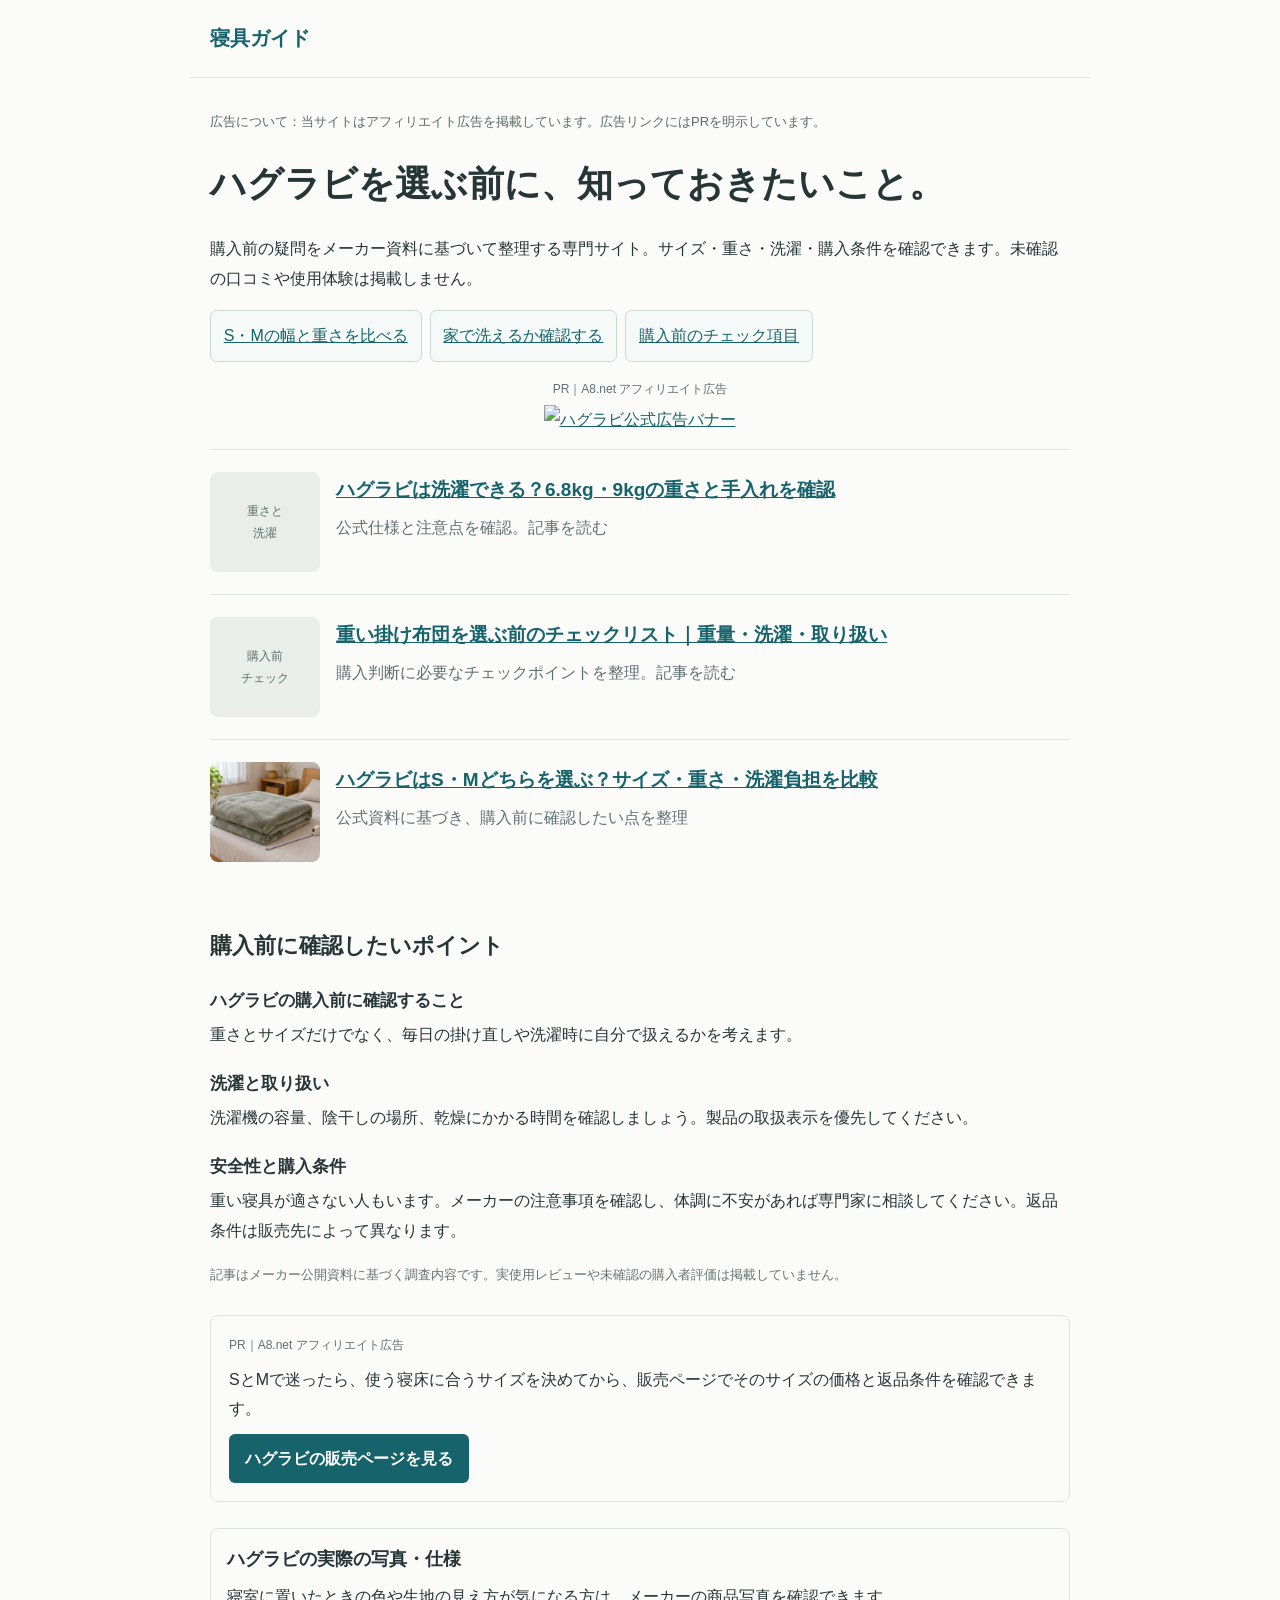
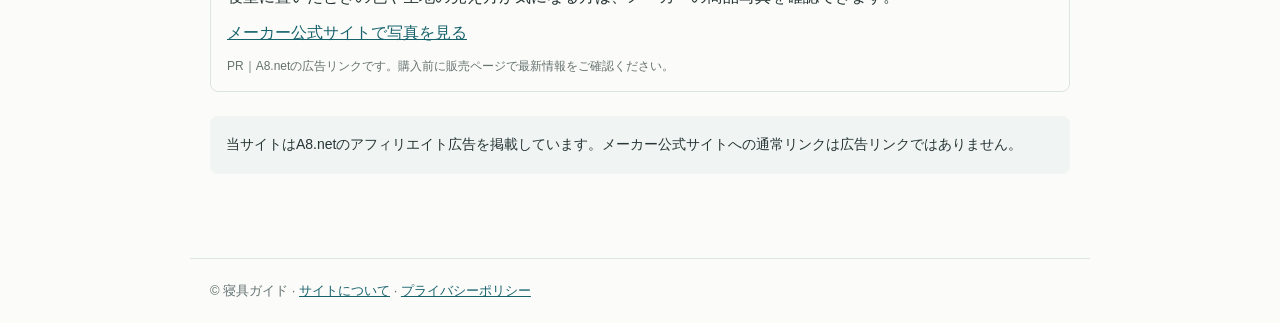
==== commit 287c615a: "サイズ図解と購入前の確認手順を全記事に追加" ====
--- a/index.html
+++ b/index.html
@@ -1 +1 @@
-<!doctype html><html lang="ja"><head><meta charset="utf-8"><meta name="viewport" content="width=device-width,initial-scale=1"><meta name="robots" content="index,follow"><meta name="description" content="ハグラビの仕様・費用・注意点を一次情報から確認する購入前ガイド"><title>ハグラビの購入前ガイド｜寝具ガイド</title><style>*{box-sizing:border-box}body{margin:0;background:#fbfbf9;color:#263535;font:16px/1.85 -apple-system,BlinkMacSystemFont,"Hiragino Kaku Gothic ProN",sans-serif}a{color:#17636c}header,main,footer{max-width:900px;margin:auto;padding:20px}header{border-bottom:1px solid #dde5e3}header a{text-decoration:none;font-weight:800;font-size:20px}main{padding-top:32px;padding-bottom:70px}h1{font-size:clamp(25px,5vw,36px);line-height:1.45}h2{font-size:22px;margin-top:42px}.muted{color:#607071}.entry{display:grid;grid-template-columns:110px 1fr;gap:16px;padding:22px 0;border-top:1px solid #dce4e2}.photo{border-radius:8px;background:#e9eeeb;color:#596d69;font-size:12px;display:grid;place-items:center;text-align:center;min-height:100px}.entry h2{font-size:19px;margin:0 0 6px}.entry p{margin:0}.notice{background:#f0f4f2;padding:16px;border-radius:8px;font-size:14px}footer{font-size:13px;color:#617170;border-top:1px solid #dde5e3}@media(max-width:480px){.entry{grid-template-columns:90px 1fr;gap:12px}.entry h2{font-size:17px}}</style><!-- Cloudflare Web Analytics --><script type='module' src='https://static.cloudflareinsights.com/beacon.min.js' data-cf-beacon='{"token": "2eb286af158040bc8f58fb835b0752af"}'></script><!-- End Cloudflare Web Analytics --><script type="application/ld+json">{"@context": "https://schema.org", "@type": "WebSite", "name": "寝具ガイド", "url": "https://sleep-guide.pages.dev/", "inLanguage": "ja", "description": "ハグラビの仕様・費用・注意点を一次情報から確認する購入前ガイド"}</script><link rel="canonical" href="https://sleep-guide.pages.dev/"><link rel="stylesheet" href="/decision-guide.css"></head><body><header><a href="/">寝具ガイド</a></header><main><p class="pr-disclosure" style="font-size:13px;color:#586c68;margin:0 0 14px">広告について：当サイトはアフィリエイト広告を掲載しています。広告リンクにはPRを明示しています。</p><h1>ハグラビを選ぶ前に、知っておきたいこと。</h1><p>購入前の疑問をメーカー資料に基づいて整理する専門サイト。サイズ・重さ・洗濯・購入条件を確認できます。未確認の口コミや使用体験は掲載しません。</p><div aria-label="ハグラビ広告" style="margin:14px 0;text-align:center"><span style="display:block;font-size:12px;color:#607071;margin-bottom:5px">PR｜A8.net アフィリエイト広告</span><a href="https://px.a8.net/svt/ejp?a8mat=4BGINN+5VYT42+5XHK+C0B9T" rel="nofollow sponsored noopener" target="_blank"><img border="0" width="320" height="50" alt="ハグラビ公式広告バナー" loading="lazy" style="max-width:100%;height:auto" src="https://www20.a8.net/svt/bgt?aid=261111155356&amp;wid=023&amp;eno=01&amp;mid=s00000027668002017000&amp;mc=1"></a><img border="0" width="1" height="1" src="https://www14.a8.net/0.gif?a8mat=4BGINN+5VYT42+5XHK+C0B9T" alt=""></div><div class="entry"><div class="photo" aria-label="重さと洗濯の記事">重さと<br>洗濯</div><div><h2><a href="/hugravi-weight-wash">ハグラビは洗濯できる？6.8kg・9kgの重さと手入れを確認</a></h2><p class="muted">公式仕様と注意点を確認。記事を読む</p></div></div><div class="entry"><div class="photo" aria-hidden="true">購入前<br>チェック</div><div><h2><a href="/weighted-blanket-checklist">重い掛け布団を選ぶ前のチェックリスト｜重量・洗濯・取り扱い</a></h2><p class="muted">購入判断に必要なチェックポイントを整理。記事を読む</p></div></div><div class="entry"><div class="photo" style="padding:0;overflow:hidden"><img src="/assets/bedding-size-lifestyle.webp" alt="寝具の大きさを確認する生活イメージ（AI生成・商品写真ではありません）" width="768" height="512" loading="lazy" decoding="async" style="display:block;width:100%;height:100%;min-height:84px;max-height:108px;object-fit:cover"></div><div><h2><a href="/hugravi-size-choice">ハグラビはS・Mどちらを選ぶ？サイズ・重さ・洗濯負担を比較</a></h2><p class="muted">公式資料に基づき、購入前に確認したい点を整理</p></div></div><section class="editorial" style="margin:28px 0"><h2 style="font-size:22px">購入前に確認したいポイント</h2><h3 style="font-size:17px;margin:18px 0 4px">ハグラビの購入前に確認すること</h3><p style="margin:0">重さとサイズだけでなく、毎日の掛け直しや洗濯時に自分で扱えるかを考えます。</p><h3 style="font-size:17px;margin:18px 0 4px">洗濯と取り扱い</h3><p style="margin:0">洗濯機の容量、陰干しの場所、乾燥にかかる時間を確認しましょう。製品の取扱表示を優先してください。</p><h3 style="font-size:17px;margin:18px 0 4px">安全性と購入条件</h3><p style="margin:0">重い寝具が適さない人もいます。メーカーの注意事項を確認し、体調に不安があれば専門家に相談してください。返品条件は販売先によって異なります。</p><p style="font-size:13px;color:#657370;margin-top:18px">記事はメーカー公開資料に基づく調査内容です。実使用レビューや未確認の購入者評価は掲載していません。</p></section><section aria-label="ハグラビの広告" style="margin:26px 0;padding:18px;border:1px solid #dce4e2;border-radius:8px"><p style="font-size:12px;color:#607071;margin:0 0 8px">PR｜A8.net アフィリエイト広告</p><p style="margin:0 0 10px">SとMで迷ったら、使う寝床に合うサイズを決めてから、販売ページでそのサイズの価格と返品条件を確認できます。</p><a href="https://px.a8.net/svt/ejp?a8mat=4BGINN+5VYT42+5XHK+BWVTE" rel="nofollow sponsored noopener" target="_blank" style="display:inline-block;padding:10px 16px;border-radius:6px;background:#17636c;color:white;text-decoration:none;font-weight:700">ハグラビの販売ページを見る</a><img border="0" width="1" height="1" src="https://www12.a8.net/0.gif?a8mat=4BGINN+5VYT42+5XHK+BWVTE" alt=""></section><section id="official-reference" style="margin:24px 0;padding:14px 16px;border:1px solid #dce4e2;border-radius:8px"><h2 style="font-size:18px;margin:0 0 5px">ハグラビの実際の写真・仕様</h2><p style="margin:0 0 7px">寝室に置いたときの色や生地の見え方が気になる方は、メーカーの商品写真を確認できます。</p><a href="https://px.a8.net/svt/ejp?a8mat=4BGINN+5VYT42+5XHK+C1LKI" target="_blank" rel="nofollow sponsored noopener">メーカー公式サイトで写真を見る</a><p style="font-size:12px;color:#657370;margin:7px 0 0">PR｜A8.netの広告リンクです。購入前に販売ページで最新情報をご確認ください。</p></section><p class="notice">当サイトはA8.netのアフィリエイト広告を掲載しています。メーカー公式サイトへの通常リンクは広告リンクではありません。</p></main><footer>© 寝具ガイド · <a href="/about">サイトについて</a> · <a href="/privacy">プライバシーポリシー</a></footer></body></html>+<!doctype html><html lang="ja"><head><meta charset="utf-8"><meta name="viewport" content="width=device-width,initial-scale=1"><meta name="robots" content="index,follow"><meta name="description" content="ハグラビの仕様・費用・注意点を一次情報から確認する購入前ガイド"><title>ハグラビの購入前ガイド｜寝具ガイド</title><style>*{box-sizing:border-box}body{margin:0;background:#fbfbf9;color:#263535;font:16px/1.85 -apple-system,BlinkMacSystemFont,"Hiragino Kaku Gothic ProN",sans-serif}a{color:#17636c}header,main,footer{max-width:900px;margin:auto;padding:20px}header{border-bottom:1px solid #dde5e3}header a{text-decoration:none;font-weight:800;font-size:20px}main{padding-top:32px;padding-bottom:70px}h1{font-size:clamp(25px,5vw,36px);line-height:1.45}h2{font-size:22px;margin-top:42px}.muted{color:#607071}.entry{display:grid;grid-template-columns:110px 1fr;gap:16px;padding:22px 0;border-top:1px solid #dce4e2}.photo{border-radius:8px;background:#e9eeeb;color:#596d69;font-size:12px;display:grid;place-items:center;text-align:center;min-height:100px}.entry h2{font-size:19px;margin:0 0 6px}.entry p{margin:0}.notice{background:#f0f4f2;padding:16px;border-radius:8px;font-size:14px}footer{font-size:13px;color:#617170;border-top:1px solid #dde5e3}@media(max-width:480px){.entry{grid-template-columns:90px 1fr;gap:12px}.entry h2{font-size:17px}}</style><!-- Cloudflare Web Analytics --><script type='module' src='https://static.cloudflareinsights.com/beacon.min.js' data-cf-beacon='{"token": "2eb286af158040bc8f58fb835b0752af"}'></script><!-- End Cloudflare Web Analytics --><script type="application/ld+json">{"@context": "https://schema.org", "@type": "WebSite", "name": "寝具ガイド", "url": "https://sleep-guide.pages.dev/", "inLanguage": "ja", "description": "ハグラビの仕様・費用・注意点を一次情報から確認する購入前ガイド"}</script><link rel="canonical" href="https://sleep-guide.pages.dev/"><link rel="stylesheet" href="/decision-guide.css"></head><body><header><a href="/">寝具ガイド</a></header><main><p class="pr-disclosure" style="font-size:13px;color:#586c68;margin:0 0 14px">広告について：当サイトはアフィリエイト広告を掲載しています。広告リンクにはPRを明示しています。</p><h1>ハグラビを選ぶ前に、知っておきたいこと。</h1><p>購入前の疑問をメーカー資料に基づいて整理する専門サイト。サイズ・重さ・洗濯・購入条件を確認できます。未確認の口コミや使用体験は掲載しません。</p><nav class="sleep-quick-links" aria-label="確認したいことから記事を選ぶ"><a href="/hugravi-size-choice">S・Mの幅と重さを比べる</a><a href="/hugravi-weight-wash">家で洗えるか確認する</a><a href="/weighted-blanket-checklist">購入前のチェック項目</a></nav><div aria-label="ハグラビ広告" style="margin:14px 0;text-align:center"><span style="display:block;font-size:12px;color:#607071;margin-bottom:5px">PR｜A8.net アフィリエイト広告</span><a href="https://px.a8.net/svt/ejp?a8mat=4BGINN+5VYT42+5XHK+C0B9T" rel="nofollow sponsored noopener" target="_blank"><img border="0" width="320" height="50" alt="ハグラビ公式広告バナー" loading="lazy" style="max-width:100%;height:auto" src="https://www20.a8.net/svt/bgt?aid=261111155356&amp;wid=023&amp;eno=01&amp;mid=s00000027668002017000&amp;mc=1"></a><img border="0" width="1" height="1" src="https://www14.a8.net/0.gif?a8mat=4BGINN+5VYT42+5XHK+C0B9T" alt=""></div><div class="entry"><div class="photo" aria-label="重さと洗濯の記事">重さと<br>洗濯</div><div><h2><a href="/hugravi-weight-wash">ハグラビは洗濯できる？6.8kg・9kgの重さと手入れを確認</a></h2><p class="muted">公式仕様と注意点を確認。記事を読む</p></div></div><div class="entry"><div class="photo" aria-hidden="true">購入前<br>チェック</div><div><h2><a href="/weighted-blanket-checklist">重い掛け布団を選ぶ前のチェックリスト｜重量・洗濯・取り扱い</a></h2><p class="muted">購入判断に必要なチェックポイントを整理。記事を読む</p></div></div><div class="entry"><div class="photo" style="padding:0;overflow:hidden"><img src="/assets/bedding-size-lifestyle.webp" alt="寝具の大きさを確認する生活イメージ（AI生成・商品写真ではありません）" width="768" height="512" loading="lazy" decoding="async" style="display:block;width:100%;height:100%;min-height:84px;max-height:108px;object-fit:cover"></div><div><h2><a href="/hugravi-size-choice">ハグラビはS・Mどちらを選ぶ？サイズ・重さ・洗濯負担を比較</a></h2><p class="muted">公式資料に基づき、購入前に確認したい点を整理</p></div></div><section class="editorial" style="margin:28px 0"><h2 style="font-size:22px">購入前に確認したいポイント</h2><h3 style="font-size:17px;margin:18px 0 4px">ハグラビの購入前に確認すること</h3><p style="margin:0">重さとサイズだけでなく、毎日の掛け直しや洗濯時に自分で扱えるかを考えます。</p><h3 style="font-size:17px;margin:18px 0 4px">洗濯と取り扱い</h3><p style="margin:0">洗濯機の容量、陰干しの場所、乾燥にかかる時間を確認しましょう。製品の取扱表示を優先してください。</p><h3 style="font-size:17px;margin:18px 0 4px">安全性と購入条件</h3><p style="margin:0">重い寝具が適さない人もいます。メーカーの注意事項を確認し、体調に不安があれば専門家に相談してください。返品条件は販売先によって異なります。</p><p style="font-size:13px;color:#657370;margin-top:18px">記事はメーカー公開資料に基づく調査内容です。実使用レビューや未確認の購入者評価は掲載していません。</p></section><section aria-label="ハグラビの広告" style="margin:26px 0;padding:18px;border:1px solid #dce4e2;border-radius:8px"><p style="font-size:12px;color:#607071;margin:0 0 8px">PR｜A8.net アフィリエイト広告</p><p style="margin:0 0 10px">SとMで迷ったら、使う寝床に合うサイズを決めてから、販売ページでそのサイズの価格と返品条件を確認できます。</p><a href="https://px.a8.net/svt/ejp?a8mat=4BGINN+5VYT42+5XHK+BWVTE" rel="nofollow sponsored noopener" target="_blank" style="display:inline-block;padding:10px 16px;border-radius:6px;background:#17636c;color:white;text-decoration:none;font-weight:700">ハグラビの販売ページを見る</a><img border="0" width="1" height="1" src="https://www12.a8.net/0.gif?a8mat=4BGINN+5VYT42+5XHK+BWVTE" alt=""></section><section id="official-reference" style="margin:24px 0;padding:14px 16px;border:1px solid #dce4e2;border-radius:8px"><h2 style="font-size:18px;margin:0 0 5px">ハグラビの実際の写真・仕様</h2><p style="margin:0 0 7px">寝室に置いたときの色や生地の見え方が気になる方は、メーカーの商品写真を確認できます。</p><a href="https://px.a8.net/svt/ejp?a8mat=4BGINN+5VYT42+5XHK+C1LKI" target="_blank" rel="nofollow sponsored noopener">メーカー公式サイトで写真を見る</a><p style="font-size:12px;color:#657370;margin:7px 0 0">PR｜A8.netの広告リンクです。購入前に販売ページで最新情報をご確認ください。</p></section><p class="notice">当サイトはA8.netのアフィリエイト広告を掲載しています。メーカー公式サイトへの通常リンクは広告リンクではありません。</p></main><footer>© 寝具ガイド · <a href="/about">サイトについて</a> · <a href="/privacy">プライバシーポリシー</a></footer></body></html>
--- a/decision-guide.css
+++ b/decision-guide.css
@@ -1,3 +1,16 @@
 /* Existing layout retained: readable comparisons and visible keyboard focus. */
 .decision-guide{margin:30px 0;overflow-wrap:anywhere}.decision-guide h2{font-size:clamp(19px,4.8vw,23px);line-height:1.6}.decision-table{max-width:100%;overflow-x:auto;margin:18px 0}.decision-table table{border-collapse:collapse;width:100%;min-width:540px;text-align:left;font-size:14px}.decision-table th,.decision-table td{padding:12px;border:1px solid #dce4e2;vertical-align:top;white-space:normal}.decision-table thead{background:#eff3f1}.decision-guide a:focus-visible,.decision-table:focus-visible{outline:3px solid #b47625;outline-offset:3px}.decision-guide li{margin:8px 0}.decision-guide li a{display:inline-block;padding:5px 0}.audit-breadcrumb{font-size:13px;margin:14px 0;overflow-wrap:anywhere}
 @media(max-width:600px){.decision-guide{min-width:0}.decision-table table{font-size:13px}.decision-table th,.decision-table td{padding:10px}}
+
+.sleep-quick-links{display:flex;flex-wrap:wrap;gap:.5rem;margin:1rem 0;}
+.sleep-quick-links a{display:block;padding:.65rem .8rem;border:1px solid #cbd9d5;border-radius:.4rem;background:#f5faf8;}
+.sleep-size-figure,.sleep-steps{margin:1.5rem 0;padding:clamp(.8rem,3vw,1.2rem);border:1px solid #dce4e2;border-radius:.65rem;background:#f5faf8;}
+.sleep-size-diagrams{display:flex;justify-content:center;align-items:end;gap:clamp(.65rem,5vw,3rem);margin-bottom:.8rem;}
+.sleep-size-column{display:flex;flex-direction:column;align-items:center;gap:.2rem;min-width:0;}
+.sleep-blanket{border:1px solid #5a8784;border-radius:.3rem;background:#d2e7e3;}
+.sleep-blanket-small{width:clamp(3.65rem,18vw,6.1rem);aspect-ratio:122/198;}
+.sleep-blanket-medium{width:clamp(4.55rem,22.43vw,7.6rem);aspect-ratio:152/203;background:#accbc7;}
+.sleep-steps h2{margin-top:0;}
+.sleep-steps ol{display:grid;grid-template-columns:repeat(auto-fit,minmax(min(100%,12rem),1fr));gap:.65rem;padding-left:1.4rem;}
+.sleep-steps li{padding:.55rem .6rem;background:#fff;border-radius:.3rem;}
+.sleep-steps li span{display:block;}
